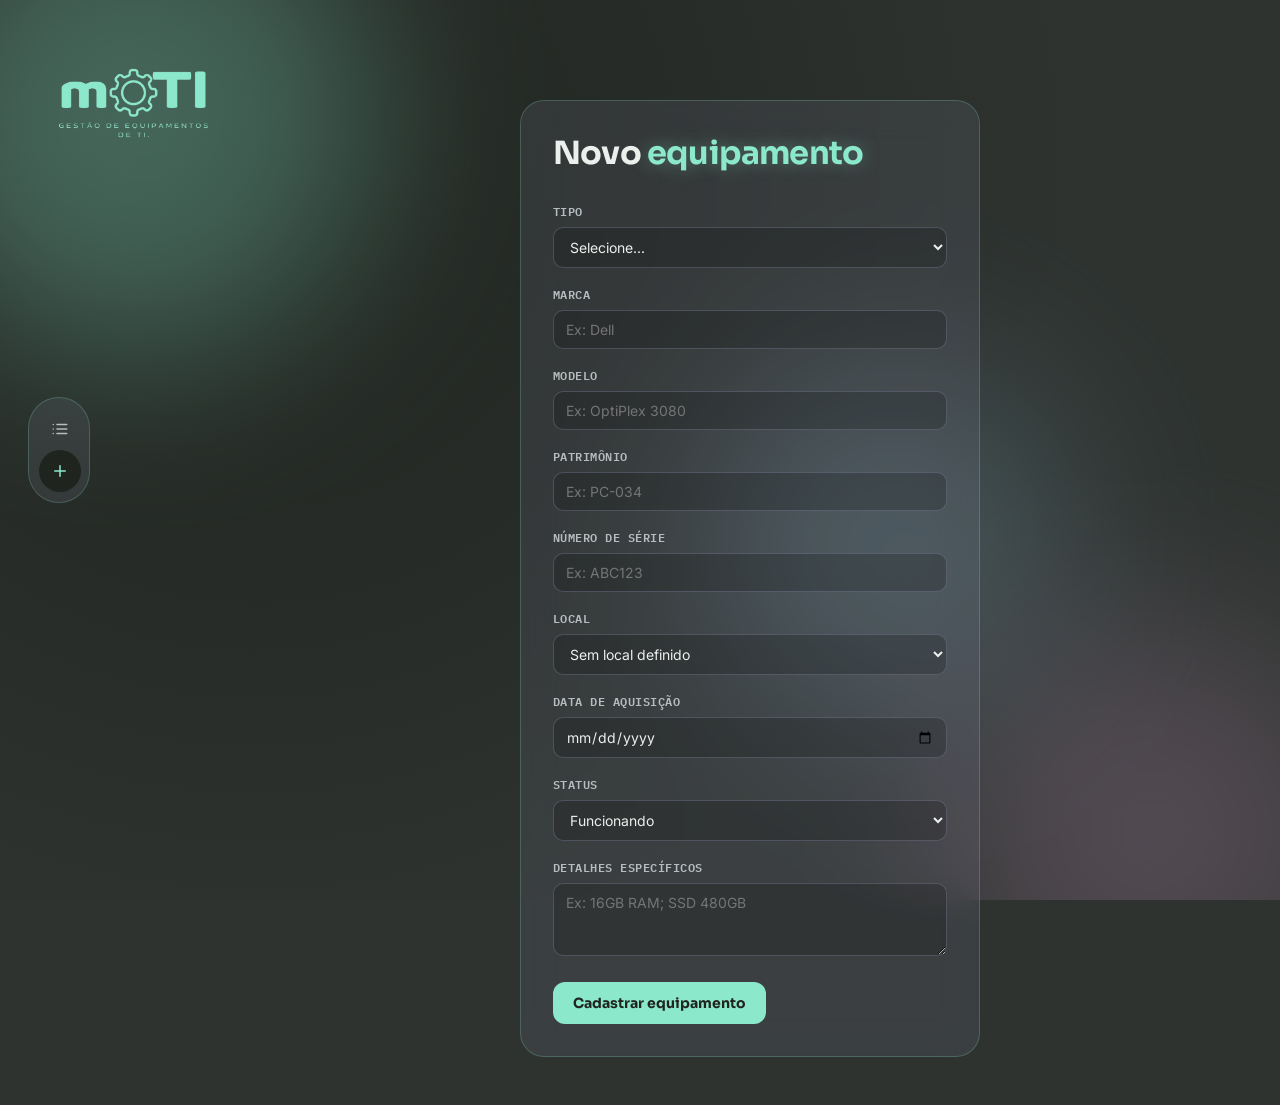
==== moTI/src/main/resources/static/cadastro.html @ c536cac6 "Implementando frontend parte 1" ====
<!DOCTYPE html>
<html lang="pt-br">
<head>
  <meta charset="UTF-8">
  <title>moTI — Novo equipamento</title>
  <link rel="stylesheet" href="css/style.css">
</head>
<body>
  <div class="fundo-animado">
    <div class="blob blob-1"></div>
    <div class="blob blob-2"></div>
    <div class="blob blob-3"></div>
  </div>

  <div class="logo">
    <img src="img/Logo_sonora_moderna_preto_e_branco-removebg-preview.png" alt="moTI"
        onerror="this.style.display='none'; this.nextElementSibling.style.display='inline-block';">
    <span class="logo-fallback">moTI</span>
  </div>

  <aside class="menu">
    <nav>
      <a href="index.html" class="menu-item">
        <svg viewBox="0 0 24 24" fill="none" stroke="currentColor" stroke-width="2" stroke-linecap="round" stroke-linejoin="round">
          <line x1="8" y1="6" x2="21" y2="6"></line>
          <line x1="8" y1="12" x2="21" y2="12"></line>
          <line x1="8" y1="18" x2="21" y2="18"></line>
          <line x1="3" y1="6" x2="3.01" y2="6"></line>
          <line x1="3" y1="12" x2="3.01" y2="12"></line>
          <line x1="3" y1="18" x2="3.01" y2="18"></line>
        </svg>
        <span>Listar</span>
      </a>
      <a href="cadastro.html" class="menu-item active">
        <svg viewBox="0 0 24 24" fill="none" stroke="currentColor" stroke-width="2" stroke-linecap="round" stroke-linejoin="round">
          <line x1="12" y1="5" x2="12" y2="19"></line>
          <line x1="5" y1="12" x2="19" y2="12"></line>
        </svg>
        <span>Cadastrar</span>
      </a>
    </nav>
  </aside>

  <main class="conteudo">
    <div class="conteudo-centro">
      <form id="form-equipamento">
        <h1 class="titulo">Novo <span>equipamento</span></h1>

        <label for="tipo">Tipo</label>
        <select id="tipo" required>
          <option value="">Selecione...</option>
          <option value="COMPUTADOR">Computador</option>
          <option value="NOTEBOOK">Notebook</option>
          <option value="IMPRESSORA">Impressora</option>
          <option value="PROJETOR">Projetor</option>
          <option value="ROTEADOR">Roteador</option>
          <option value="SWITCH">Switch</option>
          <option value="OUTRO">Outro</option>
        </select>

        <label for="marca">Marca</label>
        <input type="text" id="marca" placeholder="Ex: Dell">

        <label for="modelo">Modelo</label>
        <input type="text" id="modelo" placeholder="Ex: OptiPlex 3080">

        <label for="patrimonio">Patrimônio</label>
        <input type="text" id="patrimonio" placeholder="Ex: PC-034" required>

        <label for="numeroSerie">Número de série</label>
        <input type="text" id="numeroSerie" placeholder="Ex: ABC123">

        <label for="local">Local</label>
        <select id="local">
          <option value="">Sem local definido</option>
        </select>

        <label for="dataAquisicao">Data de aquisição</label>
        <input type="date" id="dataAquisicao">

        <label for="status">Status</label>
        <select id="status">
          <option value="FUNCIONANDO">Funcionando</option>
          <option value="EM_MANUTENCAO">Em manutenção</option>
          <option value="COM_PROBLEMA">Com problema</option>
          <option value="INATIVO">Inativo</option>
        </select>

        <label for="detalhesEspecificos">Detalhes específicos</label>
        <textarea id="detalhesEspecificos" rows="3" placeholder="Ex: 16GB RAM; SSD 480GB"></textarea>

        <button type="submit">Cadastrar equipamento</button>
        <div id="mensagem" class="mensagem"></div>
      </form>
    </div>
  </main>

  <script src="js/script.js"></script>
</body>
</html>
---- moTI/src/main/resources/static/css/style.css ----
@import url('https://fonts.googleapis.com/css2?family=Sora:wght@600;700;800&family=Inter:wght@400;500;600&family=IBM+Plex+Mono:wght@400;500&display=swap');

:root {
  --aquamarine: #8BE8CB;
  --cool-steel: #7A9DB0;
  --lavender-grey: #8D8FA8;
  --dusty-mauve: #9C7A97;
  --gunmetal: #2E3330;
  --gunmetal-deep: #20241f;
  --surface: rgba(141, 143, 168, 0.14);
  --surface-strong: rgba(141, 143, 168, 0.22);
  --border-soft: rgba(139, 232, 203, 0.22);
  --text-main: #EDEFEC;
  --text-muted: #B6BDC0;
  --font-display: 'Sora', sans-serif;
  --font-body: 'Inter', sans-serif;
  --font-mono: 'IBM Plex Mono', monospace;
}

* {
  box-sizing: border-box;
  margin: 0;
  padding: 0;
}

html,
body {
  height: 100%;
}

body {
  font-family: var(--font-body);
  color: var(--text-main);
  background: var(--gunmetal);
  min-height: 100vh;
  overflow-x: hidden;
  position: relative;
}

.fundo-animado {
  position: fixed;
  inset: 0;
  z-index: -1;
  overflow: hidden;
  background: radial-gradient(
    circle at 20% 20%,
    var(--gunmetal-deep),
    var(--gunmetal) 65%
  );
}

.blob {
  position: absolute;
  border-radius: 50%;
  filter: blur(90px);
  opacity: 0.32;
}

.blob-1 {
  width: 480px;
  height: 480px;
  background: var(--aquamarine);
  top: -120px;
  left: -100px;
}

.blob-2 {
  width: 420px;
  height: 420px;
  background: var(--dusty-mauve);
  bottom: -140px;
  right: -80px;
}

.blob-3 {
  width: 360px;
  height: 360px;
  background: var(--cool-steel);
  top: 40%;
  left: 55%;
}

@media (prefers-reduced-motion: no-preference) {
  .blob-1 {
    animation: flutuar1 34s ease-in-out infinite alternate;
  }

  .blob-2 {
    animation: flutuar2 40s ease-in-out infinite alternate;
  }

  .blob-3 {
    animation: flutuar3 46s ease-in-out infinite alternate;
  }
}

@keyframes flutuar1 {
  from {
    transform: translate(0, 0) scale(1);
  }

  to {
    transform: translate(60px, 80px) scale(1.15);
  }
}

@keyframes flutuar2 {
  from {
    transform: translate(0, 0) scale(1);
  }

  to {
    transform: translate(-70px, -50px) scale(1.1);
  }
}

@keyframes flutuar3 {
  from {
    transform: translate(0, 0) scale(1);
  }

  to {
    transform: translate(-40px, 60px) scale(0.9);
  }
}

.logo {
  position: fixed;
  top: 24px;
  left: 28px;
  z-index: 10;
  display: flex;
  align-items: center;
}

.logo img {
  width: 400px;
  height: 150px;
  margin-left: 30px;
  object-fit: contain;
  object-position: left center;
  display: block;
}

.logo-fallback {
  display: none;
  font-family: var(--font-display);
  font-weight: 800;
  font-size: 20px;
  letter-spacing: 0.5px;
  background: linear-gradient(
    135deg,
    var(--aquamarine),
    var(--cool-steel)
  );
  -webkit-background-clip: text;
  background-clip: text;
  color: transparent;
}

.menu {
  position: fixed;
  left: 28px;
  top: 50%;
  transform: translateY(-50%);
  z-index: 10;
  background: rgba(141, 143, 168, 0.14);
  backdrop-filter: blur(18px);
  border: 1px solid var(--border-soft);
  border-radius: 999px;
  padding: 10px;
  display: flex;
  flex-direction: column;
  gap: 8px;
  width: 62px;
}

.menu-item {
  width: 42px;
  height: 42px;
  display: flex;
  align-items: center;
  gap: 10px;
  padding: 0 12px;
  border-radius: 999px;
  text-decoration: none;
  color: var(--text-muted);
  font-size: 13px;
  font-weight: 600;
  white-space: nowrap;
  overflow: hidden;
  transition:
    width 0.4s cubic-bezier(.22, 1, .36, 1),
    background 0.3s ease,
    color 0.3s ease,
    box-shadow 0.3s ease;
}

.menu-item svg {
  width: 18px;
  height: 18px;
  flex-shrink: 0;
}

.menu-item span {
  opacity: 0;
  max-width: 0;
  transform: translateX(-8px);
  transition:
    opacity 0.25s ease,
    transform 0.35s ease,
    max-width 0.4s ease;
}

.menu-item:hover {
  width: 140px;
  background: rgba(139, 232, 203, 0.12);
  color: var(--text-main);
  box-shadow: 0 0 20px rgba(139, 232, 203, 0.12);
}

.menu-item:hover span {
  opacity: 1;
  max-width: 100px;
  transform: translateX(0);
}

.menu-item.active {
  background: var(--gunmetal-deep);
  color: var(--aquamarine);
}

.conteudo {
  margin-left: 220px;
  padding: 100px 48px 48px;
  min-height: 100vh;
  display: flex;
  flex-direction: column;
  align-items: center;
}

.conteudo-full {
  width: 100%;
  max-width: 920px;
}

.conteudo-centro {
  flex: 1;
  display: flex;
  align-items: center;
  justify-content: center;
  width: 100%;
}

h1.titulo {
  font-family: var(--font-display);
  font-weight: 700;
  font-size: 32px;
  margin-bottom: 28px;
  color: var(--text-main);
  letter-spacing: -0.8px;
  animation: aparecerTitulo 0.8s ease-out;
}

h1.titulo span {
  color: var(--aquamarine);
  text-shadow: 0 0 18px rgba(139, 232, 203, 0.35);
}

@keyframes aparecerTitulo {
  from {
    opacity: 0;
    transform: translateY(12px);
  }

  to {
    opacity: 1;
    transform: translateY(0);
  }
}

table {
  width: 100%;
  border-collapse: collapse;
  background: var(--surface);
  backdrop-filter: blur(14px);
  border: 1px solid var(--border-soft);
  border-radius: 18px;
  overflow: hidden;
}

th,
td {
  text-align: left;
  padding: 14px 16px;
  border-bottom: 1px solid rgba(141, 143, 168, 0.18);
  font-size: 13px;
}

th {
  font-family: var(--font-mono);
  font-size: 11px;
  text-transform: uppercase;
  letter-spacing: 0.08em;
  color: var(--text-muted);
  background: rgba(0, 0, 0, 0.15);
}

td {
  font-family: var(--font-mono);
  color: var(--text-main);
}

tr:last-child td {
  border-bottom: none;
}

.status {
  padding: 4px 12px;
  border-radius: 999px;
  font-size: 11px;
  font-weight: 600;
  font-family: var(--font-mono);
  display: inline-block;
  color: var(--gunmetal-deep);
}

.status-FUNCIONANDO {
  background: #3bff89;
}

.status-EM_MANUTENCAO {
  background: #fff266;
}

.status-COM_PROBLEMA {
  background: #ff3c3c;
}

.status-INATIVO {
  background: var(--lavender-grey);
}

form {
  background: var(--surface);
  backdrop-filter: blur(18px);
  border: 1px solid var(--border-soft);
  padding: 32px;
  border-radius: 24px;
  max-width: 460px;
  width: 100%;
}

label {
  display: block;
  margin-top: 16px;
  margin-bottom: 6px;
  font-size: 12px;
  font-weight: 600;
  letter-spacing: 0.04em;
  text-transform: uppercase;
  color: var(--text-muted);
  font-family: var(--font-mono);
}

input,
select,
textarea {
  width: 100%;
  padding: 10px 12px;
  border: 1px solid rgba(141, 143, 168, 0.35);
  border-radius: 10px;
  font-size: 14px;
  font-family: var(--font-body);
  background: rgba(0, 0, 0, 0.18);
  color: var(--text-main);
}

input:focus,
select:focus,
textarea:focus {
  outline: 2px solid var(--aquamarine);
  outline-offset: 1px;
}

button {
  margin-top: 22px;
  padding: 12px 20px;
  background: var(--aquamarine);
  color: var(--gunmetal-deep);
  border: none;
  border-radius: 12px;
  font-size: 14px;
  font-weight: 700;
  font-family: var(--font-display);
  cursor: pointer;
  transition:
    transform 0.15s ease,
    background 0.15s ease;
}

button:hover {
  background: #a6f0d7;
  transform: translateY(-1px);
}

.mensagem {
  margin-top: 16px;
  font-size: 13px;
  padding: 10px 12px;
  border-radius: 10px;
  display: none;
  font-family: var(--font-body);
}

.mensagem.sucesso {
  background: rgba(139, 232, 203, 0.18);
  color: var(--aquamarine);
  display: block;
}

.mensagem.erro {
  background: rgba(156, 122, 151, 0.25);
  color: var(--dusty-mauve);
  display: block;
}

.acoes {
  display: flex;
  gap: 8px;
}

.acoes button,
.acoes a {
  margin: 0;
  padding: 6px 12px;
  font-size: 11px;
  border-radius: 8px;
  font-family: var(--font-mono);
  font-weight: 500;
  text-decoration: none;
  display: inline-block;
}

.acoes .editar {
  background: var(--cool-steel);
  color: var(--gunmetal-deep);
}

.acoes .excluir {
  background: var(--dusty-mauve);
  color: var(--gunmetal-deep);
  border: none;
  cursor: pointer;
}

.vazio {
  padding: 28px;
  text-align: center;
  color: var(--text-muted);
  font-size: 14px;
  font-family: var(--font-mono);
}

@media (max-width: 720px) {
  .menu {
    left: 50%;
    top: auto;
    bottom: 20px;
    transform: translateX(-50%);
    flex-direction: row;
    width: auto;
  }

  .menu-item:hover {
    width: 140px;
  }

  .conteudo {
    margin-left: 0;
    padding: 90px 20px 120px;
  }

  .logo img {
    width: 220px;
    height: 90px;
  }
}
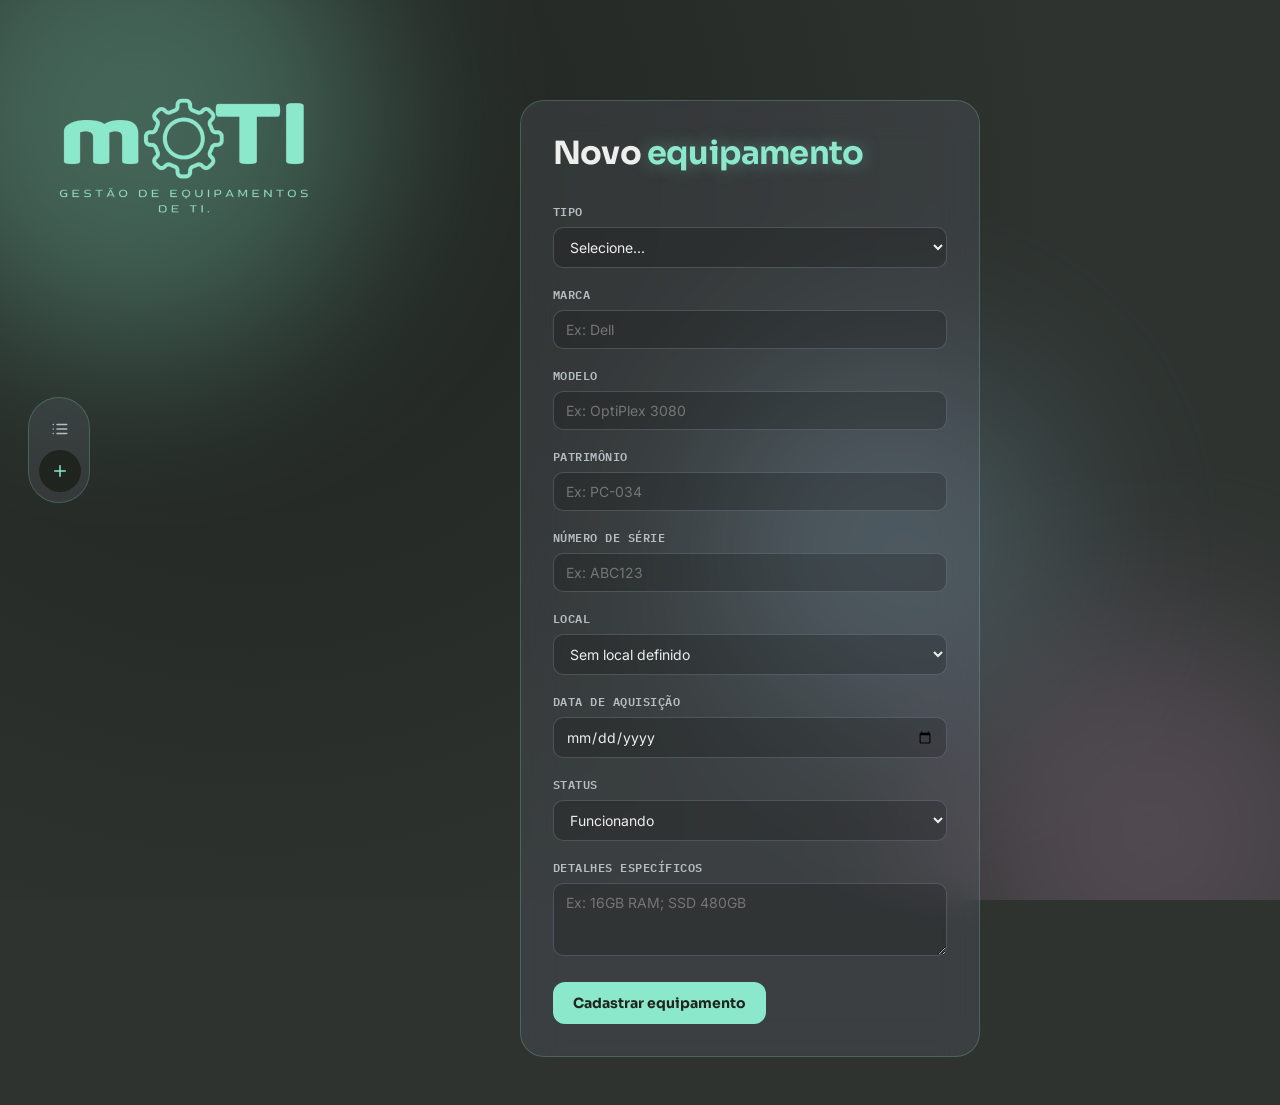
==== commit fb913029: "Integrando frontend com banco de dados" ====
--- a/moTI/src/main/resources/static/cadastro.html
+++ b/moTI/src/main/resources/static/cadastro.html
@@ -4,6 +4,7 @@
   <meta charset="UTF-8">
   <title>moTI — Novo equipamento</title>
   <link rel="stylesheet" href="css/style.css">
+  <link rel="icon" type="image/png" href="img/gear.png">
 </head>
 <body>
   <div class="fundo-animado">
--- a/moTI/src/main/resources/static/css/style.css
+++ b/moTI/src/main/resources/static/css/style.css
@@ -134,8 +134,8 @@
 }
 
 .logo img {
-  width: 400px;
-  height: 150px;
+  width: 500px;
+  height: 250px;
   margin-left: 30px;
   object-fit: contain;
   object-position: left center;
@@ -305,9 +305,8 @@
   color: var(--text-muted);
   background: rgba(0, 0, 0, 0.15);
 }
-
 td {
-  font-family: var(--font-mono);
+  font-family: var(--font-body);
   color: var(--text-main);
 }
 
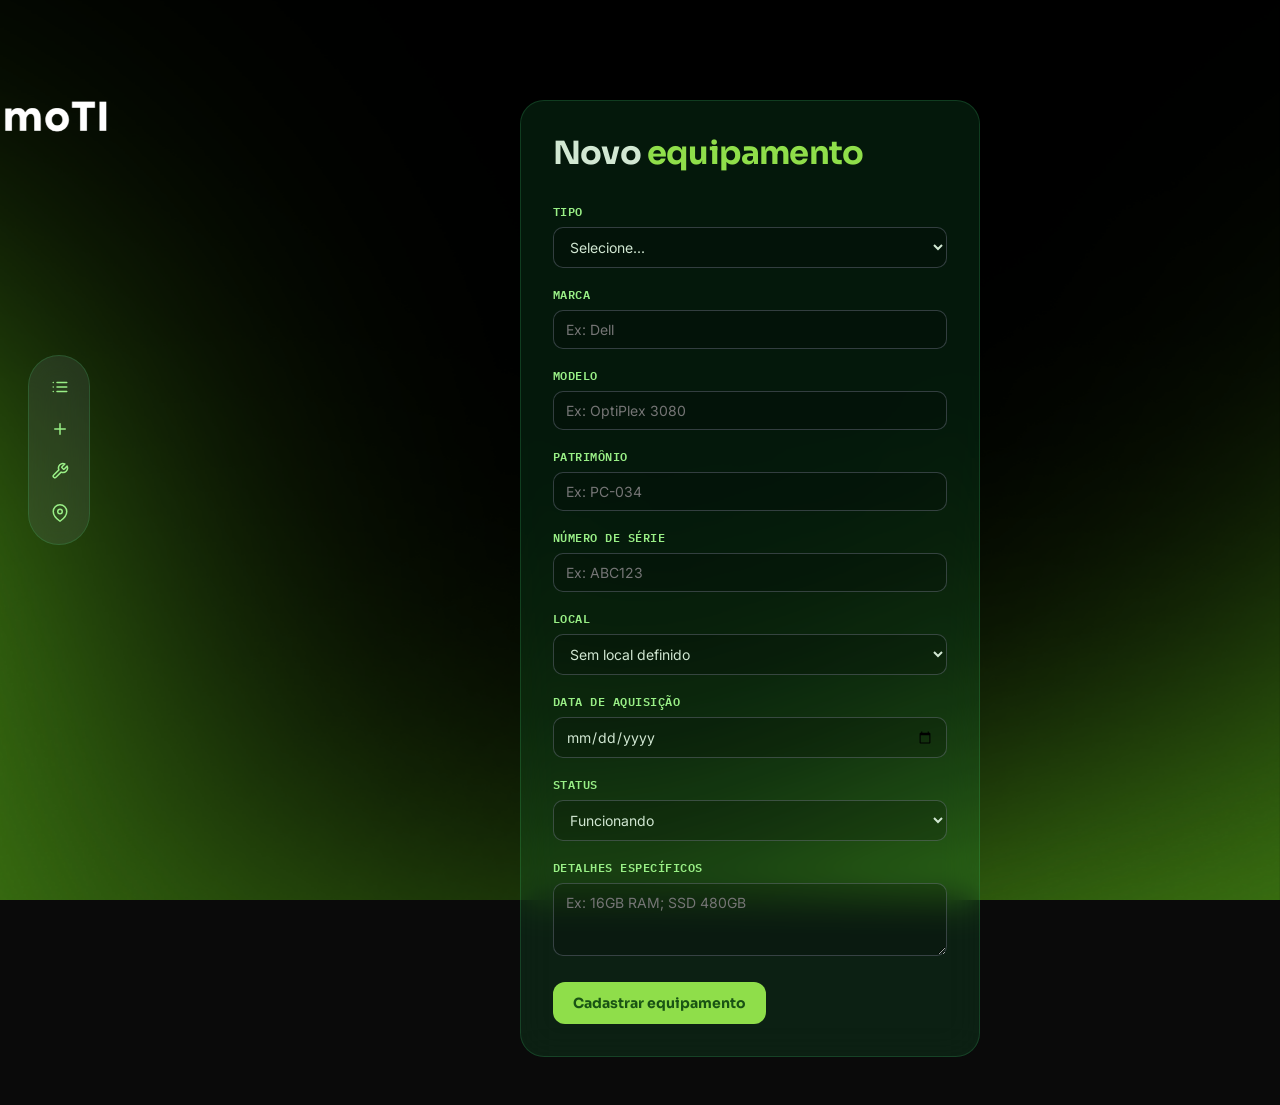
==== commit 08307ba5: "Adição de manutenção, edicão e locais" ====
--- a/moTI/src/main/resources/static/cadastro.html
+++ b/moTI/src/main/resources/static/cadastro.html
@@ -1,28 +1,22 @@
 <!DOCTYPE html>
 <html lang="pt-br">
+
 <head>
   <meta charset="UTF-8">
   <title>moTI — Novo equipamento</title>
   <link rel="stylesheet" href="css/style.css">
   <link rel="icon" type="image/png" href="img/gear.png">
 </head>
+
 <body>
-  <div class="fundo-animado">
-    <div class="blob blob-1"></div>
-    <div class="blob blob-2"></div>
-    <div class="blob blob-3"></div>
-  </div>
 
-  <div class="logo">
-    <img src="img/Logo_sonora_moderna_preto_e_branco-removebg-preview.png" alt="moTI"
-        onerror="this.style.display='none'; this.nextElementSibling.style.display='inline-block';">
-    <span class="logo-fallback">moTI</span>
-  </div>
+  <div class="background"></div>
 
   <aside class="menu">
     <nav>
       <a href="index.html" class="menu-item">
-        <svg viewBox="0 0 24 24" fill="none" stroke="currentColor" stroke-width="2" stroke-linecap="round" stroke-linejoin="round">
+        <svg viewBox="0 0 24 24" fill="none" stroke="currentColor" stroke-width="2" stroke-linecap="round"
+          stroke-linejoin="round">
           <line x1="8" y1="6" x2="21" y2="6"></line>
           <line x1="8" y1="12" x2="21" y2="12"></line>
           <line x1="8" y1="18" x2="21" y2="18"></line>
@@ -32,12 +26,33 @@
         </svg>
         <span>Listar</span>
       </a>
+
       <a href="cadastro.html" class="menu-item active">
-        <svg viewBox="0 0 24 24" fill="none" stroke="currentColor" stroke-width="2" stroke-linecap="round" stroke-linejoin="round">
+        <svg viewBox="0 0 24 24" fill="none" stroke="currentColor" stroke-width="2" stroke-linecap="round"
+          stroke-linejoin="round">
           <line x1="12" y1="5" x2="12" y2="19"></line>
           <line x1="5" y1="12" x2="19" y2="12"></line>
         </svg>
         <span>Cadastrar</span>
+      </a>
+
+      <a href="manutencao.html" class="menu-item">
+        <svg viewBox="0 0 24 24" fill="none" stroke="currentColor" stroke-width="2" stroke-linecap="round"
+          stroke-linejoin="round">
+          <path
+            d="M14.7 6.3a1 1 0 0 0 0 1.4l1.6 1.6a1 1 0 0 0 1.4 0l3.77-3.77a6 6 0 0 1-7.94 7.94l-6.91 6.91a2.12 2.12 0 0 1-3-3l6.91-6.91a6 6 0 0 1 7.94-7.94l-3.76 3.76z">
+          </path>
+        </svg>
+        <span>Manutenções</span>
+      </a>
+
+      <a href="locais.html" class="menu-item active">
+        <svg viewBox="0 0 24 24" fill="none" stroke="currentColor" stroke-width="2" stroke-linecap="round"
+          stroke-linejoin="round">
+          <path d="M21 10c0 7-9 13-9 13s-9-6-9-13a9 9 0 0 1 18 0z"></path>
+          <circle cx="12" cy="10" r="3"></circle>
+        </svg>
+        <span>Locais</span>
       </a>
     </nav>
   </aside>
@@ -91,11 +106,14 @@
         <textarea id="detalhesEspecificos" rows="3" placeholder="Ex: 16GB RAM; SSD 480GB"></textarea>
 
         <button type="submit">Cadastrar equipamento</button>
+
         <div id="mensagem" class="mensagem"></div>
       </form>
     </div>
   </main>
 
   <script src="js/script.js"></script>
+
 </body>
+
 </html>
--- a/moTI/src/main/resources/static/css/style.css
+++ b/moTI/src/main/resources/static/css/style.css
@@ -1,17 +1,17 @@
 @import url('https://fonts.googleapis.com/css2?family=Sora:wght@600;700;800&family=Inter:wght@400;500;600&family=IBM+Plex+Mono:wght@400;500&display=swap');
 
 :root {
-  --aquamarine: #8BE8CB;
-  --cool-steel: #7A9DB0;
-  --lavender-grey: #8D8FA8;
-  --dusty-mauve: #9C7A97;
-  --gunmetal: #2E3330;
-  --gunmetal-deep: #20241f;
-  --surface: rgba(141, 143, 168, 0.14);
-  --surface-strong: rgba(141, 143, 168, 0.22);
-  --border-soft: rgba(139, 232, 203, 0.22);
-  --text-main: #EDEFEC;
-  --text-muted: #B6BDC0;
+  --cor-destaque: #8fde4a;          
+  --cor-editar: #5ec522;         
+  --cor-status-inativo: #a2ef86; 
+  --cor-erro: #ff7676;            
+  --cor-fundo: #0a0a0a;             
+  --cor-fundo-contraste: #195314;  
+  --cor-superficie: rgba(34, 197, 94, 0.12);      
+  --cor-superficie-forte: rgba(21, 128, 61, 0.16); 
+  --cor-borda: rgba(74, 222, 128, 0.18);           
+  --cor-texto: #d1e7d2;            
+  --cor-texto-secundario: #99ef86;  
   --font-display: 'Sora', sans-serif;
   --font-body: 'Inter', sans-serif;
   --font-mono: 'IBM Plex Mono', monospace;
@@ -28,134 +28,23 @@
   height: 100%;
 }
 
+.background {
+  position: fixed;
+  inset: 0;
+  z-index: -1;
+  background-image: url("../img/fundo.png");
+  background-size: cover;
+  background-position: center;
+  background-repeat: no-repeat;
+}
+
 body {
   font-family: var(--font-body);
-  color: var(--text-main);
-  background: var(--gunmetal);
+  color: var(--cor-texto);
+  background: var(--cor-fundo);
   min-height: 100vh;
   overflow-x: hidden;
   position: relative;
-}
-
-.fundo-animado {
-  position: fixed;
-  inset: 0;
-  z-index: -1;
-  overflow: hidden;
-  background: radial-gradient(
-    circle at 20% 20%,
-    var(--gunmetal-deep),
-    var(--gunmetal) 65%
-  );
-}
-
-.blob {
-  position: absolute;
-  border-radius: 50%;
-  filter: blur(90px);
-  opacity: 0.32;
-}
-
-.blob-1 {
-  width: 480px;
-  height: 480px;
-  background: var(--aquamarine);
-  top: -120px;
-  left: -100px;
-}
-
-.blob-2 {
-  width: 420px;
-  height: 420px;
-  background: var(--dusty-mauve);
-  bottom: -140px;
-  right: -80px;
-}
-
-.blob-3 {
-  width: 360px;
-  height: 360px;
-  background: var(--cool-steel);
-  top: 40%;
-  left: 55%;
-}
-
-@media (prefers-reduced-motion: no-preference) {
-  .blob-1 {
-    animation: flutuar1 34s ease-in-out infinite alternate;
-  }
-
-  .blob-2 {
-    animation: flutuar2 40s ease-in-out infinite alternate;
-  }
-
-  .blob-3 {
-    animation: flutuar3 46s ease-in-out infinite alternate;
-  }
-}
-
-@keyframes flutuar1 {
-  from {
-    transform: translate(0, 0) scale(1);
-  }
-
-  to {
-    transform: translate(60px, 80px) scale(1.15);
-  }
-}
-
-@keyframes flutuar2 {
-  from {
-    transform: translate(0, 0) scale(1);
-  }
-
-  to {
-    transform: translate(-70px, -50px) scale(1.1);
-  }
-}
-
-@keyframes flutuar3 {
-  from {
-    transform: translate(0, 0) scale(1);
-  }
-
-  to {
-    transform: translate(-40px, 60px) scale(0.9);
-  }
-}
-
-.logo {
-  position: fixed;
-  top: 24px;
-  left: 28px;
-  z-index: 10;
-  display: flex;
-  align-items: center;
-}
-
-.logo img {
-  width: 500px;
-  height: 250px;
-  margin-left: 30px;
-  object-fit: contain;
-  object-position: left center;
-  display: block;
-}
-
-.logo-fallback {
-  display: none;
-  font-family: var(--font-display);
-  font-weight: 800;
-  font-size: 20px;
-  letter-spacing: 0.5px;
-  background: linear-gradient(
-    135deg,
-    var(--aquamarine),
-    var(--cool-steel)
-  );
-  -webkit-background-clip: text;
-  background-clip: text;
-  color: transparent;
 }
 
 .menu {
@@ -166,7 +55,7 @@
   z-index: 10;
   background: rgba(141, 143, 168, 0.14);
   backdrop-filter: blur(18px);
-  border: 1px solid var(--border-soft);
+  border: 1px solid var(--cor-borda);
   border-radius: 999px;
   padding: 10px;
   display: flex;
@@ -184,7 +73,7 @@
   padding: 0 12px;
   border-radius: 999px;
   text-decoration: none;
-  color: var(--text-muted);
+  color: var(--cor-texto-secundario);
   font-size: 13px;
   font-weight: 600;
   white-space: nowrap;
@@ -214,20 +103,15 @@
 
 .menu-item:hover {
   width: 140px;
-  background: rgba(139, 232, 203, 0.12);
-  color: var(--text-main);
-  box-shadow: 0 0 20px rgba(139, 232, 203, 0.12);
+  background: rgba(74, 222, 128, 0.12);
+  color: var(--cor-texto);
+  box-shadow: 0 0 20px rgba(74, 222, 128, 0.12);
 }
 
 .menu-item:hover span {
   opacity: 1;
   max-width: 100px;
   transform: translateX(0);
-}
-
-.menu-item.active {
-  background: var(--gunmetal-deep);
-  color: var(--aquamarine);
 }
 
 .conteudo {
@@ -257,14 +141,13 @@
   font-weight: 700;
   font-size: 32px;
   margin-bottom: 28px;
-  color: var(--text-main);
+  color: var(--cor-texto);
   letter-spacing: -0.8px;
   animation: aparecerTitulo 0.8s ease-out;
 }
 
 h1.titulo span {
-  color: var(--aquamarine);
-  text-shadow: 0 0 18px rgba(139, 232, 203, 0.35);
+  color: var(--cor-destaque);
 }
 
 @keyframes aparecerTitulo {
@@ -282,9 +165,9 @@
 table {
   width: 100%;
   border-collapse: collapse;
-  background: var(--surface);
+  background: var(--cor-superficie);
   backdrop-filter: blur(14px);
-  border: 1px solid var(--border-soft);
+  border: 1px solid var(--cor-borda);
   border-radius: 18px;
   overflow: hidden;
 }
@@ -302,12 +185,13 @@
   font-size: 11px;
   text-transform: uppercase;
   letter-spacing: 0.08em;
-  color: var(--text-muted);
+  color: var(--cor-texto-secundario);
   background: rgba(0, 0, 0, 0.15);
 }
+
 td {
   font-family: var(--font-body);
-  color: var(--text-main);
+  color: var(--cor-texto);
 }
 
 tr:last-child td {
@@ -321,7 +205,7 @@
   font-weight: 600;
   font-family: var(--font-mono);
   display: inline-block;
-  color: var(--gunmetal-deep);
+  color: var(--cor-fundo-contraste);
 }
 
 .status-FUNCIONANDO {
@@ -337,13 +221,13 @@
 }
 
 .status-INATIVO {
-  background: var(--lavender-grey);
+  background: var(--cor-status-inativo);
 }
 
 form {
-  background: var(--surface);
+  background: var(--cor-superficie);
   backdrop-filter: blur(18px);
-  border: 1px solid var(--border-soft);
+  border: 1px solid var(--cor-borda);
   padding: 32px;
   border-radius: 24px;
   max-width: 460px;
@@ -358,7 +242,7 @@
   font-weight: 600;
   letter-spacing: 0.04em;
   text-transform: uppercase;
-  color: var(--text-muted);
+  color: var(--cor-texto-secundario);
   font-family: var(--font-mono);
 }
 
@@ -372,21 +256,21 @@
   font-size: 14px;
   font-family: var(--font-body);
   background: rgba(0, 0, 0, 0.18);
-  color: var(--text-main);
+  color: var(--cor-texto);
 }
 
 input:focus,
 select:focus,
 textarea:focus {
-  outline: 2px solid var(--aquamarine);
+  outline: 2px solid var(--cor-destaque);
   outline-offset: 1px;
 }
 
 button {
   margin-top: 22px;
   padding: 12px 20px;
-  background: var(--aquamarine);
-  color: var(--gunmetal-deep);
+  background: var(--cor-destaque);
+  color: var(--cor-fundo-contraste);
   border: none;
   border-radius: 12px;
   font-size: 14px;
@@ -414,13 +298,13 @@
 
 .mensagem.sucesso {
   background: rgba(139, 232, 203, 0.18);
-  color: var(--aquamarine);
+  color: var(--cor-destaque);
   display: block;
 }
 
 .mensagem.erro {
   background: rgba(156, 122, 151, 0.25);
-  color: var(--dusty-mauve);
+  color: var(--cor-erro);
   display: block;
 }
 
@@ -435,20 +319,19 @@
   padding: 6px 12px;
   font-size: 11px;
   border-radius: 8px;
-  font-family: var(--font-mono);
-  font-weight: 500;
+  font-family: var(--font-body);
+  font-weight: 600;
   text-decoration: none;
   display: inline-block;
 }
-
 .acoes .editar {
-  background: var(--cool-steel);
-  color: var(--gunmetal-deep);
+  background: var(--cor-editar);
+  color: var(--cor-fundo-contraste);
 }
 
 .acoes .excluir {
-  background: var(--dusty-mauve);
-  color: var(--gunmetal-deep);
+  background: var(--cor-erro);
+  color: var(--cor-fundo-contraste);
   border: none;
   cursor: pointer;
 }
@@ -456,7 +339,7 @@
 .vazio {
   padding: 28px;
   text-align: center;
-  color: var(--text-muted);
+  color: var(--cor-texto-secundario);
   font-size: 14px;
   font-family: var(--font-mono);
 }
